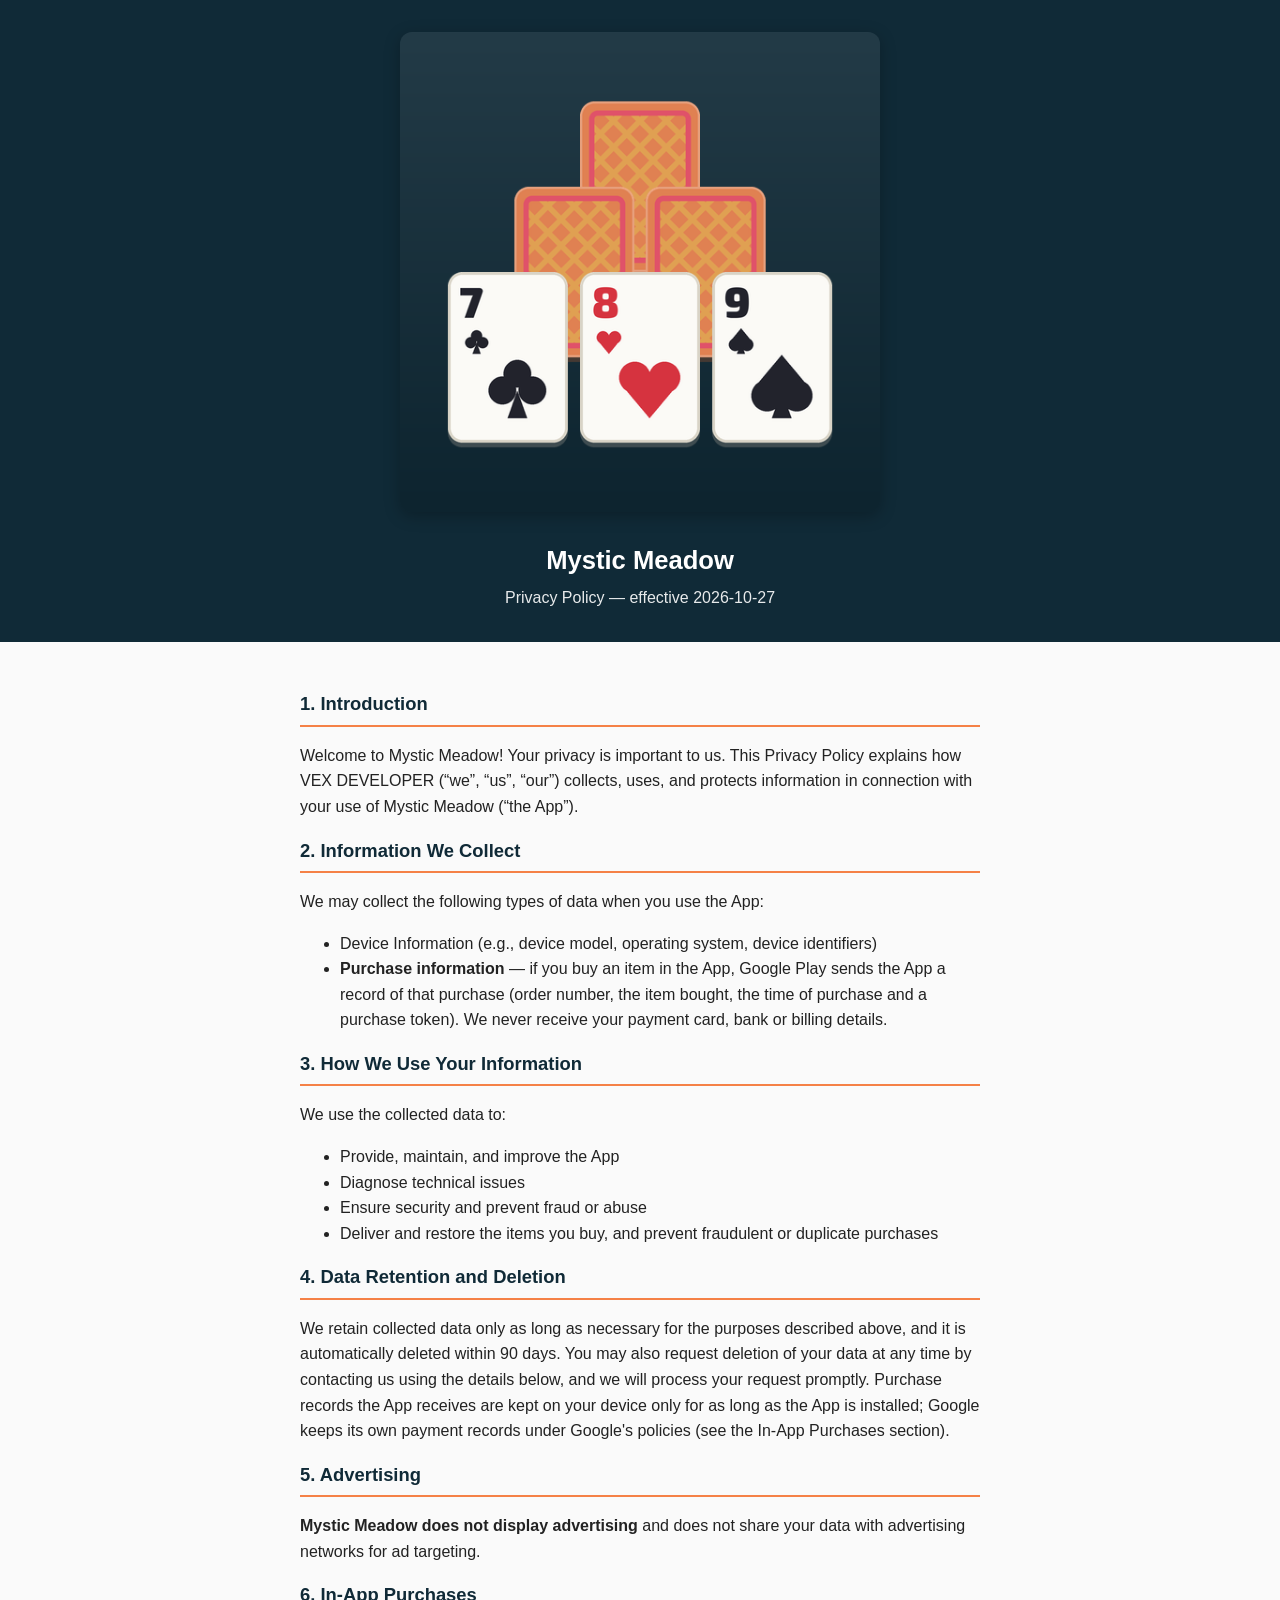
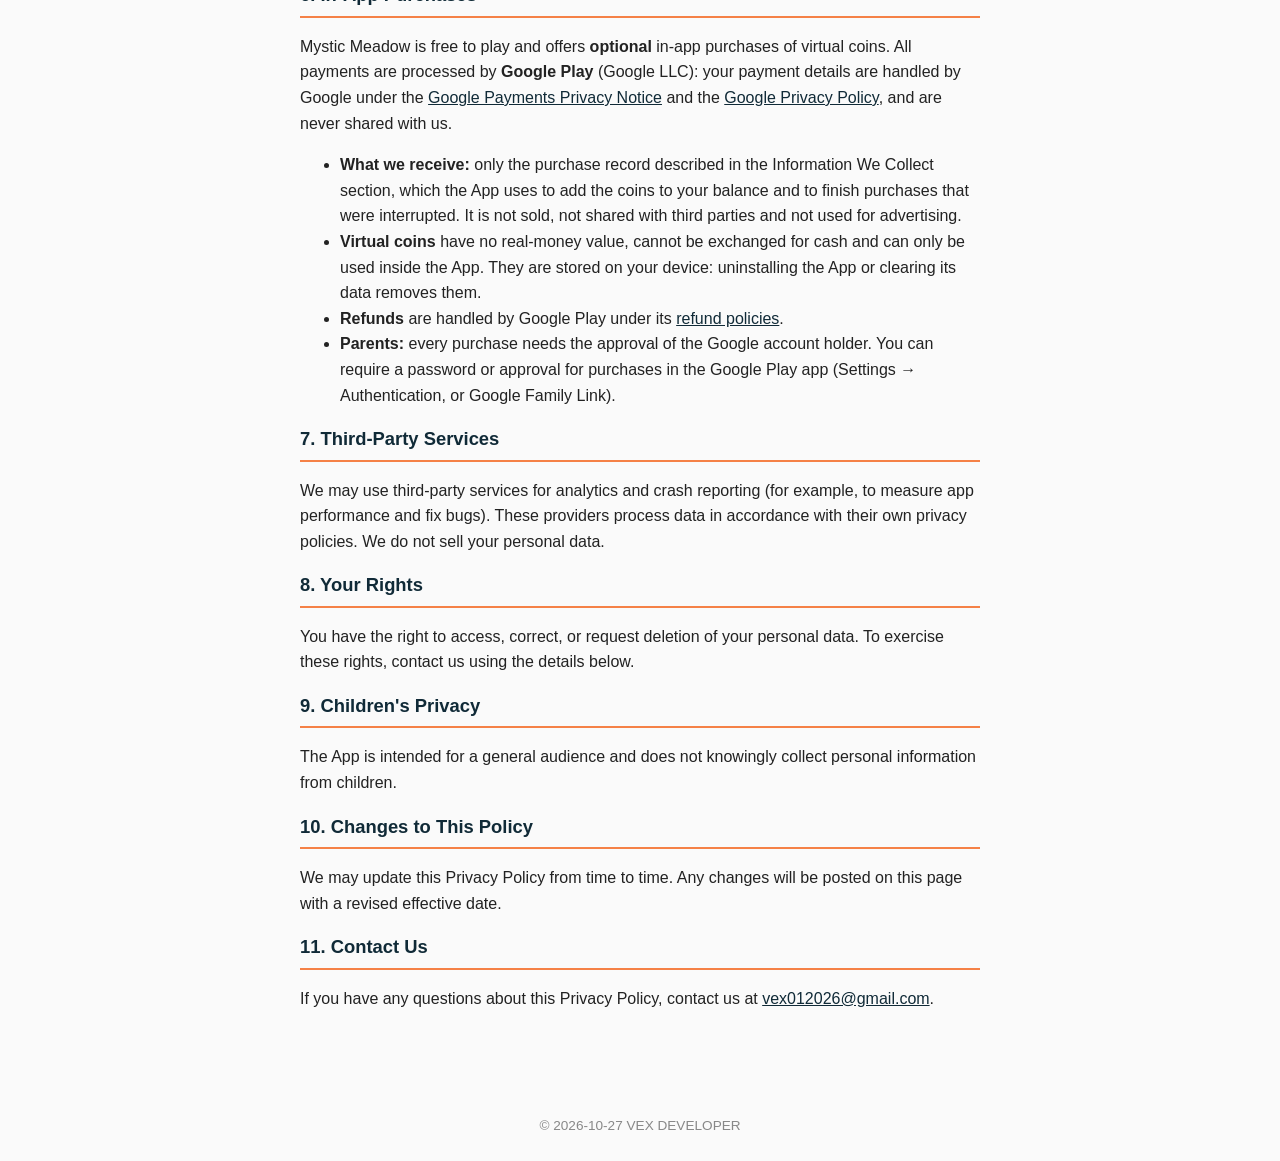
==== mystic-meadow/index.html @ 5760f0fc "feat(privacy): add mystic-meadow policy for vex012026@gmail.com" ====
<!doctype html>
<html lang="en">
<head>
<meta charset="utf-8">
<meta name="viewport" content="width=device-width, initial-scale=1">
<title>Mystic Meadow — Privacy Policy</title>
<style>
  :root { --primary: #102A37; --accent: #F58147; }
  * { box-sizing: border-box; }
  body { margin: 0; font-family: -apple-system, Segoe UI, Roboto, Helvetica, Arial, sans-serif;
         color: #222; background: #fafafa; line-height: 1.6; }
  header { background: var(--primary); padding: 32px 16px; text-align: center; color: #fff; }
  header img { max-width: 480px; width: 100%; height: auto; border-radius: 12px; box-shadow: 0 4px 16px rgba(0,0,0,0.25); }
  header h1 { margin: 20px 0 4px; font-size: 1.6rem; }
  header p { margin: 0; opacity: 0.9; }
  main { max-width: 720px; margin: 0 auto; padding: 32px 20px 64px; }
  h2 { color: var(--primary); border-bottom: 2px solid var(--accent); padding-bottom: 6px; font-size: 1.15rem; }
  a { color: var(--primary); }
  footer { text-align: center; padding: 24px; color: #888; font-size: 0.85rem; }
</style>
</head>
<body>
<header>
  <img src="banner.png" alt="Mystic Meadow banner">
  <h1>Mystic Meadow</h1>
  <p>Privacy Policy — effective 2026-10-27</p>
</header>
<main>
  <h2>1. Introduction</h2>
  <p>
    Welcome to Mystic Meadow! Your privacy is important to us. This Privacy Policy
    explains how VEX DEVELOPER (&ldquo;we&rdquo;, &ldquo;us&rdquo;,
    &ldquo;our&rdquo;) collects, uses, and protects information in connection with
    your use of Mystic Meadow (&ldquo;the App&rdquo;).
  </p>

  <h2>2. Information We Collect</h2>
  <p>We may collect the following types of data when you use the App:</p>
  <ul>
    <li>Device Information (e.g., device model, operating system, device identifiers)</li>
    <li><strong>Purchase information</strong> — if you buy an item in the App, Google Play sends
      the App a record of that purchase (order number, the item bought, the time of purchase and a
      purchase token). We never receive your payment card, bank or billing details.</li>
  </ul>

  <h2>3. How We Use Your Information</h2>
  <p>We use the collected data to:</p>
  <ul>
    <li>Provide, maintain, and improve the App</li>
    <li>Diagnose technical issues</li>
    <li>Ensure security and prevent fraud or abuse</li>
    <li>Deliver and restore the items you buy, and prevent fraudulent or duplicate purchases</li>
  </ul>

  <h2>4. Data Retention and Deletion</h2>
  <p>
    We retain collected data only as long as necessary for the purposes described
    above, and it is automatically deleted within 90 days. You may also request
    deletion of your data at any time by contacting us using the details below,
    and we will process your request promptly. Purchase records the App receives are kept on your device only for as
    long as the App is installed; Google keeps its own payment records under Google's policies
    (see the In-App Purchases section).
  </p>

  <h2>5. Advertising</h2>
  <p>
    <strong>Mystic Meadow does not display advertising</strong> and does not share
    your data with advertising networks for ad targeting.
  </p>
  <h2>6. In-App Purchases</h2>
  <p>
    Mystic Meadow is free to play and offers <strong>optional</strong> in-app purchases of virtual
    coins. All payments are processed by <strong>Google Play</strong> (Google LLC): your payment
    details are handled by Google under the
    <a href="https://payments.google.com/payments/apis-secure/u/0/get_legal_document?ldo=0&amp;ldt=privacynotice" target="_blank" rel="noopener">Google Payments Privacy Notice</a>
    and the <a href="https://policies.google.com/privacy" target="_blank" rel="noopener">Google Privacy Policy</a>,
    and are never shared with us.
  </p>
  <ul>
    <li><strong>What we receive:</strong> only the purchase record described in the Information We
      Collect section, which the App uses to add the coins to your balance and to finish purchases
      that were interrupted. It is not sold, not shared with third parties and not used for
      advertising.</li>
    <li><strong>Virtual coins</strong> have no real-money value, cannot be exchanged for cash and can
      only be used inside the App. They are stored on your device: uninstalling the App or clearing
      its data removes them.</li>
    <li><strong>Refunds</strong> are handled by Google Play under its
      <a href="https://support.google.com/googleplay/answer/2479637" target="_blank" rel="noopener">refund policies</a>.</li>
    <li><strong>Parents:</strong> every purchase needs the approval of the Google account holder.
      You can require a password or approval for purchases in the Google Play app
      (Settings &rarr; Authentication, or Google Family Link).</li>
  </ul>

  <h2>7. Third-Party Services</h2>
  <p>
    We may use third-party services for analytics and crash reporting (for example,
    to measure app performance and fix bugs). These providers process data in
    accordance with their own privacy policies. We do not sell your personal data.
  </p>

  <h2>8. Your Rights</h2>
  <p>
    You have the right to access, correct, or request deletion of your personal
    data. To exercise these rights, contact us using the details below.
  </p>

  <h2>9. Children's Privacy</h2>
  <p>
    The App is intended for a general audience and does not knowingly collect
    personal information from children.
  </p>

  <h2>10. Changes to This Policy</h2>
  <p>
    We may update this Privacy Policy from time to time. Any changes will be posted
    on this page with a revised effective date.
  </p>

  <h2>11. Contact Us</h2>
  <p>
    If you have any questions about this Privacy Policy, contact us at
    <a href="mailto:vex012026@gmail.com">vex012026@gmail.com</a>.
  </p>
</main>
<footer>
  &copy; 2026-10-27 VEX DEVELOPER
</footer>
</body>
</html>
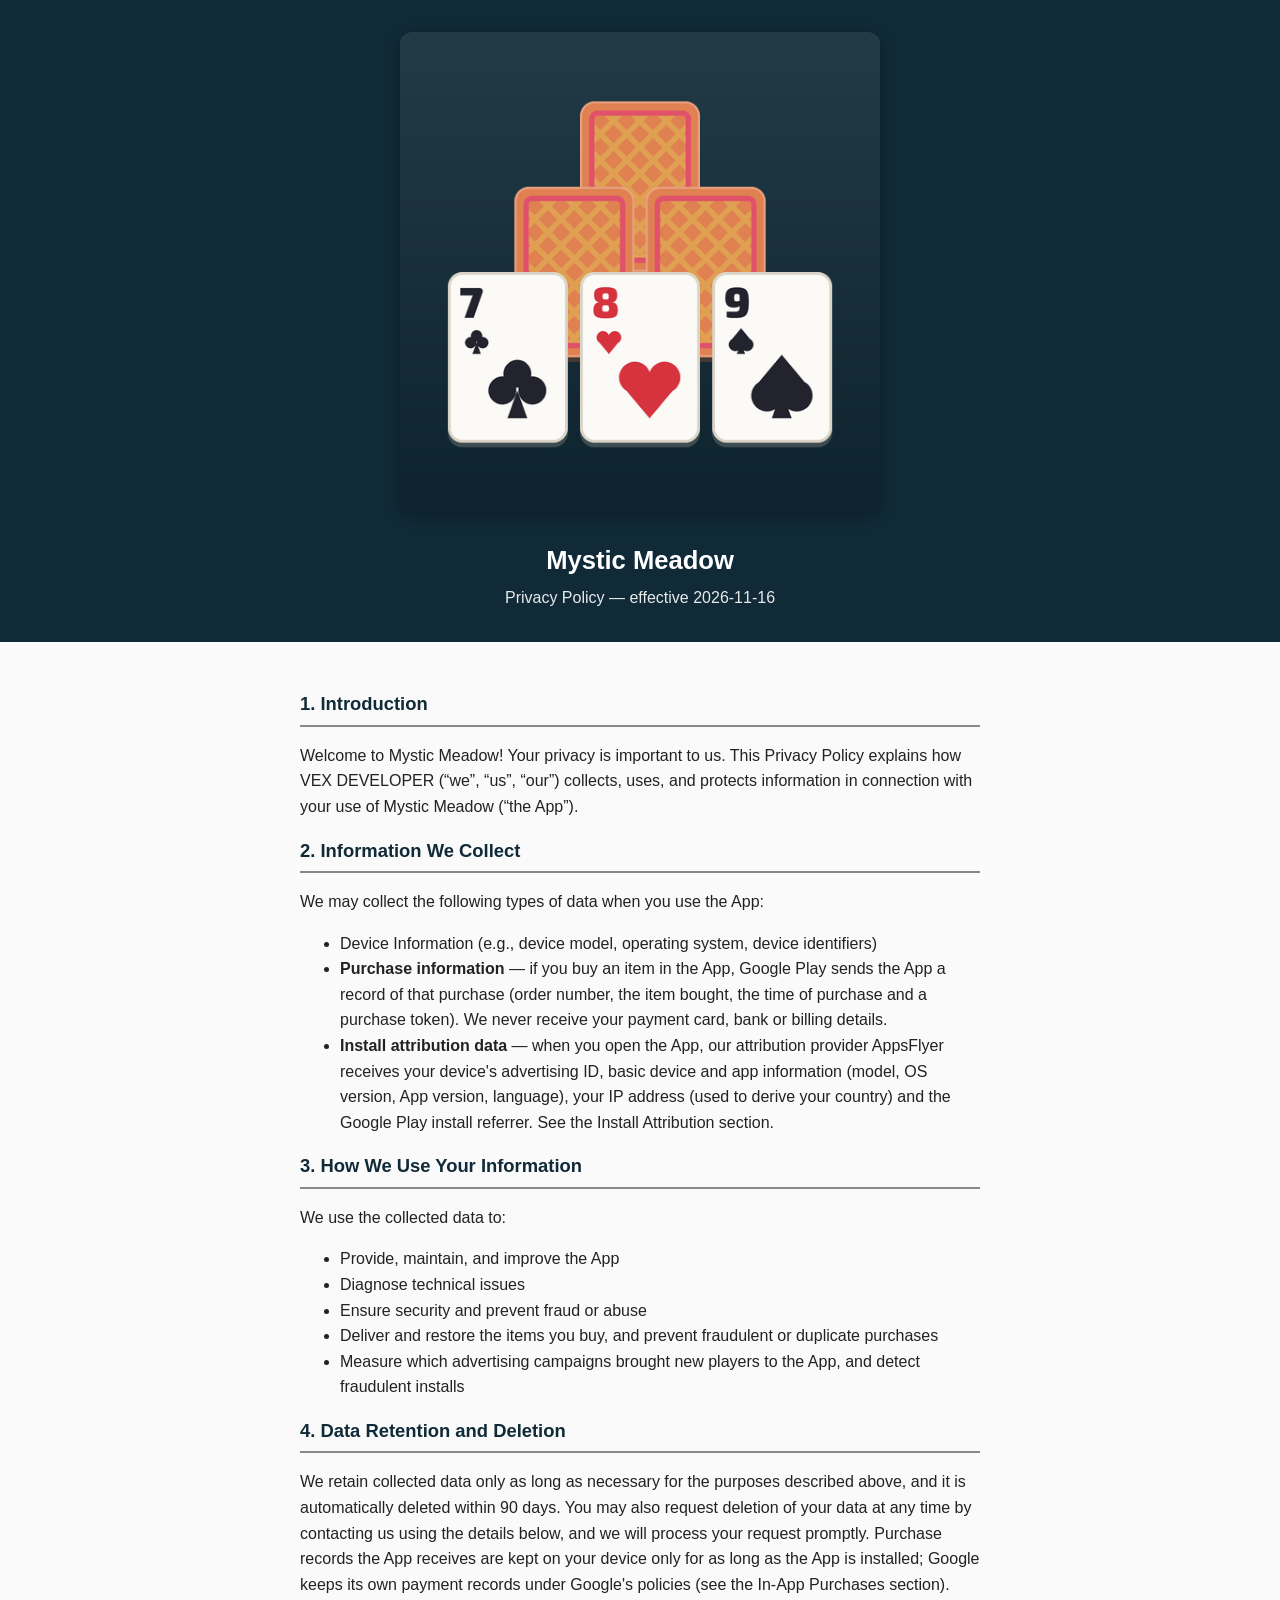
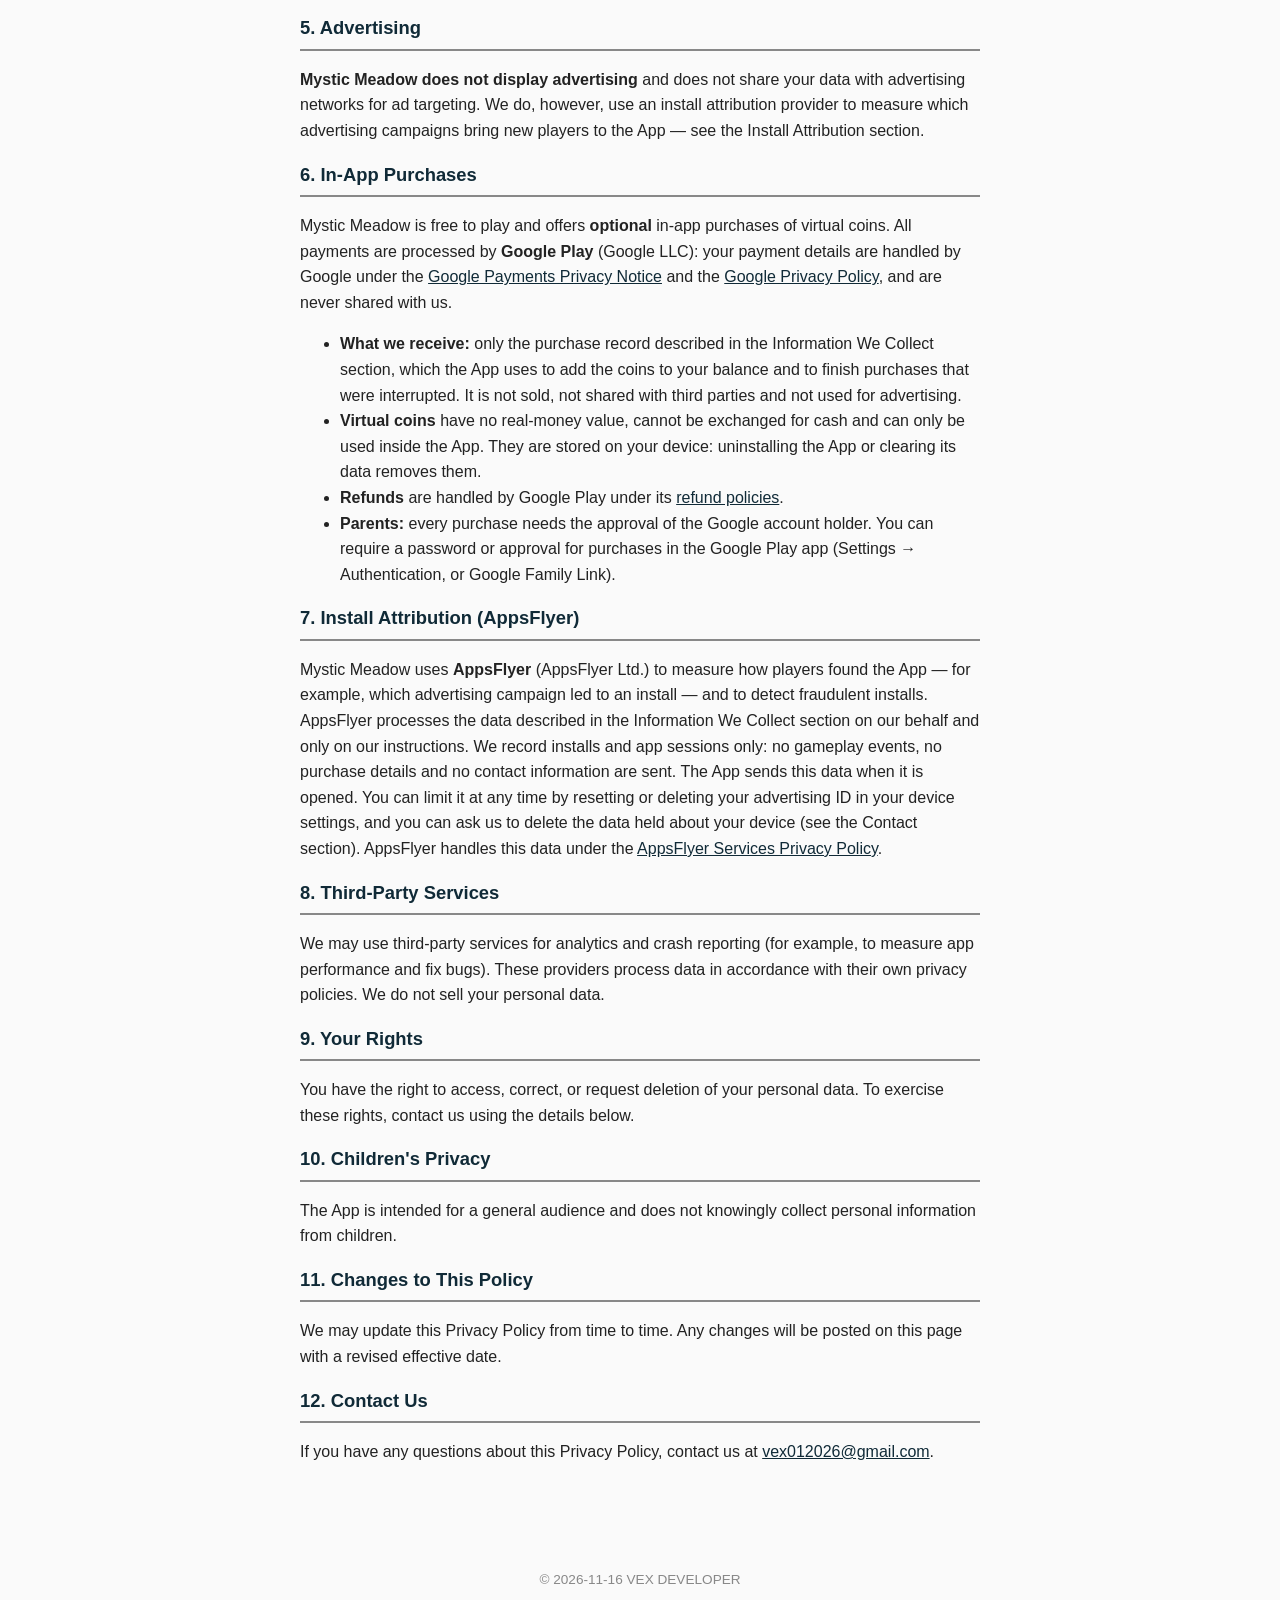
==== commit 8b707d9b: "feat(privacy): add mystic-meadow policy for vex012026@gmail.com" ====
--- a/mystic-meadow/index.html
+++ b/mystic-meadow/index.html
@@ -5,7 +5,7 @@
 <meta name="viewport" content="width=device-width, initial-scale=1">
 <title>Mystic Meadow — Privacy Policy</title>
 <style>
-  :root { --primary: #102A37; --accent: #F58147; }
+  :root { --primary: #102A37; --accent: #888888; }
   * { box-sizing: border-box; }
   body { margin: 0; font-family: -apple-system, Segoe UI, Roboto, Helvetica, Arial, sans-serif;
          color: #222; background: #fafafa; line-height: 1.6; }
@@ -23,7 +23,7 @@
 <header>
   <img src="banner.png" alt="Mystic Meadow banner">
   <h1>Mystic Meadow</h1>
-  <p>Privacy Policy — effective 2026-10-27</p>
+  <p>Privacy Policy — effective 2026-11-16</p>
 </header>
 <main>
   <h2>1. Introduction</h2>
@@ -41,6 +41,10 @@
     <li><strong>Purchase information</strong> — if you buy an item in the App, Google Play sends
       the App a record of that purchase (order number, the item bought, the time of purchase and a
       purchase token). We never receive your payment card, bank or billing details.</li>
+    <li><strong>Install attribution data</strong> — when you open the App, our attribution provider
+      AppsFlyer receives your device's advertising ID, basic device and app information (model, OS
+      version, App version, language), your IP address (used to derive your country) and the Google Play
+      install referrer. See the Install Attribution section.</li>
   </ul>
 
   <h2>3. How We Use Your Information</h2>
@@ -50,6 +54,8 @@
     <li>Diagnose technical issues</li>
     <li>Ensure security and prevent fraud or abuse</li>
     <li>Deliver and restore the items you buy, and prevent fraudulent or duplicate purchases</li>
+    <li>Measure which advertising campaigns brought new players to the App, and detect fraudulent
+      installs</li>
   </ul>
 
   <h2>4. Data Retention and Deletion</h2>
@@ -65,7 +71,8 @@
   <h2>5. Advertising</h2>
   <p>
     <strong>Mystic Meadow does not display advertising</strong> and does not share
-    your data with advertising networks for ad targeting.
+    your data with advertising networks for ad targeting. We do, however, use an install attribution provider to measure which
+    advertising campaigns bring new players to the App — see the Install Attribution section.
   </p>
   <h2>6. In-App Purchases</h2>
   <p>
@@ -91,39 +98,51 @@
       (Settings &rarr; Authentication, or Google Family Link).</li>
   </ul>
 
-  <h2>7. Third-Party Services</h2>
+  <h2>7. Install Attribution (AppsFlyer)</h2>
+  <p>
+    Mystic Meadow uses <strong>AppsFlyer</strong> (AppsFlyer Ltd.) to measure how players found the App —
+    for example, which advertising campaign led to an install — and to detect fraudulent installs.
+    AppsFlyer processes the data described in the Information We Collect section on our behalf and
+    only on our instructions. We record installs and app sessions only: no gameplay events, no
+    purchase details and no contact information are sent. The App sends this data when it is opened. You can limit it at any time by
+    resetting or deleting your advertising ID in your device settings, and you can ask us to delete
+    the data held about your device (see the Contact section). AppsFlyer handles this data under the
+    <a href="https://www.appsflyer.com/legal/services-privacy-policy/" target="_blank" rel="noopener">AppsFlyer Services Privacy Policy</a>.
+  </p>
+
+  <h2>8. Third-Party Services</h2>
   <p>
     We may use third-party services for analytics and crash reporting (for example,
     to measure app performance and fix bugs). These providers process data in
     accordance with their own privacy policies. We do not sell your personal data.
   </p>
 
-  <h2>8. Your Rights</h2>
+  <h2>9. Your Rights</h2>
   <p>
     You have the right to access, correct, or request deletion of your personal
     data. To exercise these rights, contact us using the details below.
   </p>
 
-  <h2>9. Children's Privacy</h2>
+  <h2>10. Children's Privacy</h2>
   <p>
     The App is intended for a general audience and does not knowingly collect
     personal information from children.
   </p>
 
-  <h2>10. Changes to This Policy</h2>
+  <h2>11. Changes to This Policy</h2>
   <p>
     We may update this Privacy Policy from time to time. Any changes will be posted
     on this page with a revised effective date.
   </p>
 
-  <h2>11. Contact Us</h2>
+  <h2>12. Contact Us</h2>
   <p>
     If you have any questions about this Privacy Policy, contact us at
     <a href="mailto:vex012026@gmail.com">vex012026@gmail.com</a>.
   </p>
 </main>
 <footer>
-  &copy; 2026-10-27 VEX DEVELOPER
+  &copy; 2026-11-16 VEX DEVELOPER
 </footer>
 </body>
 </html>
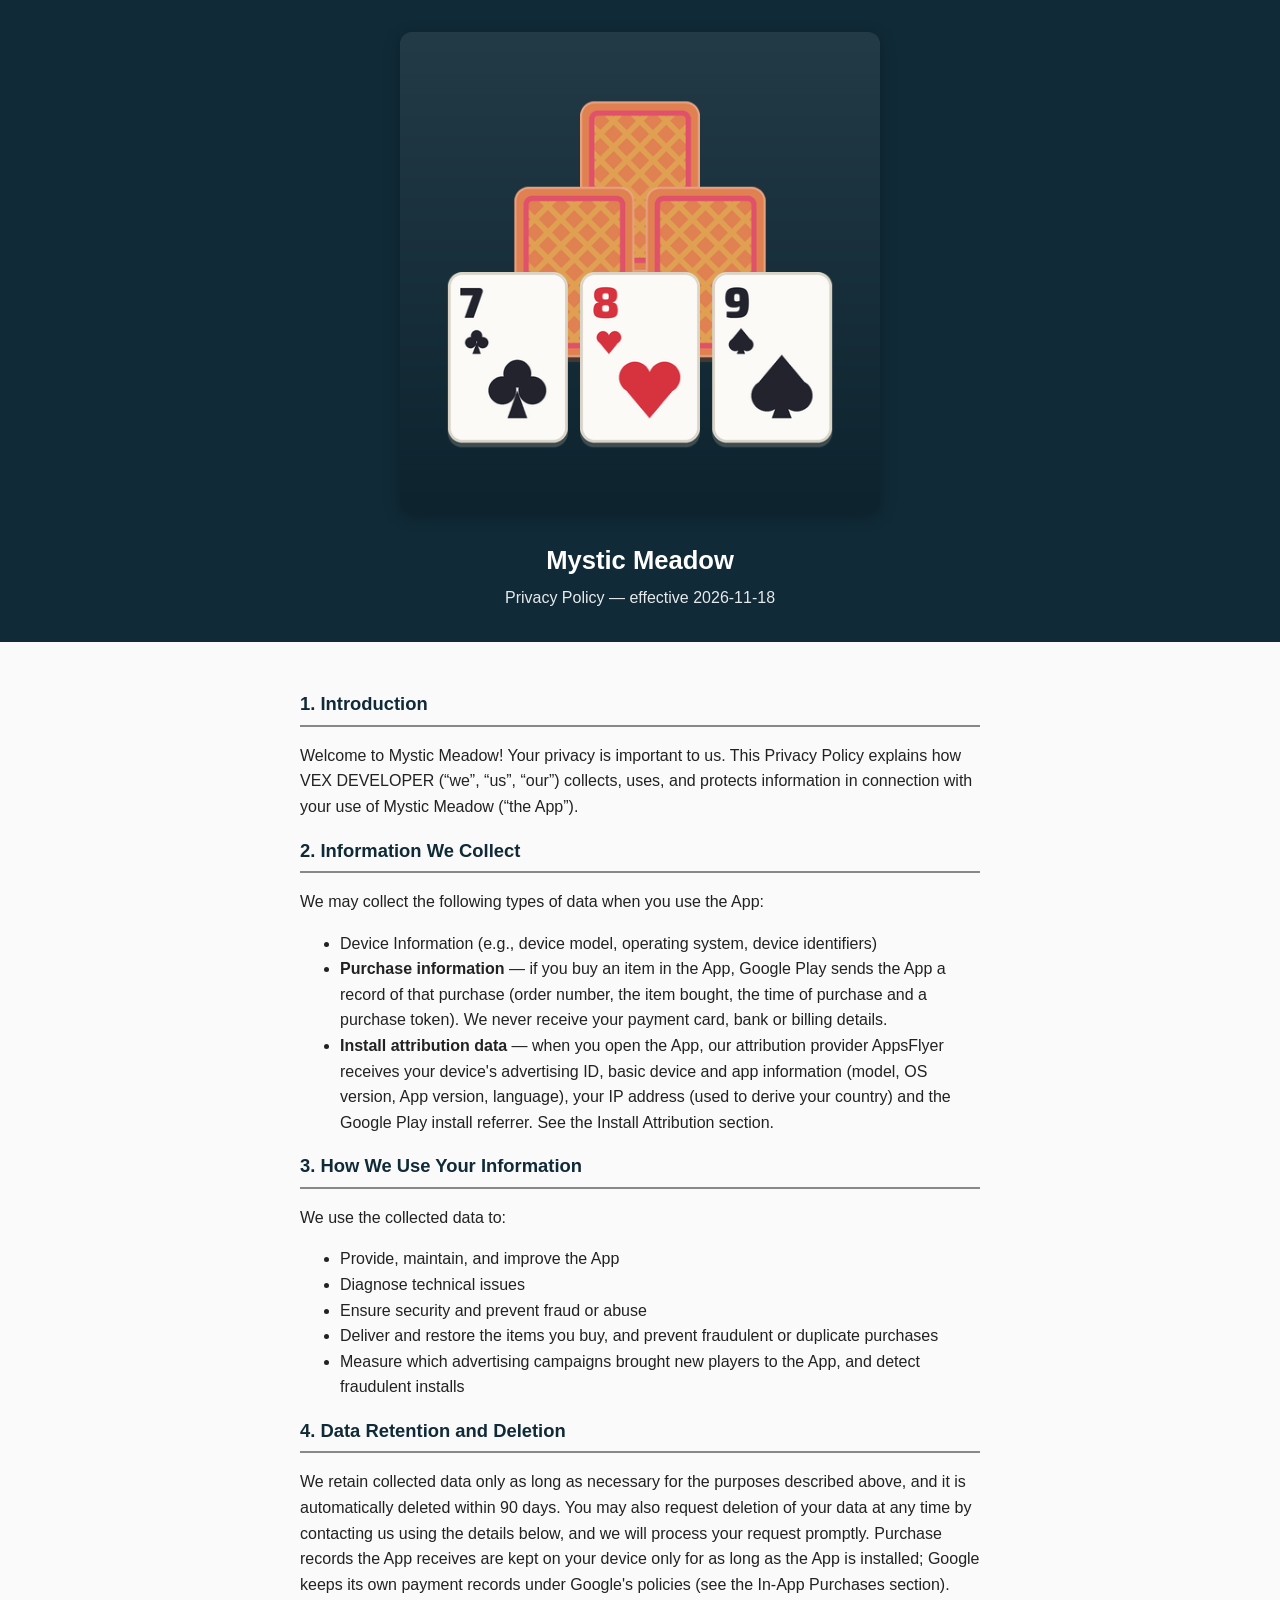
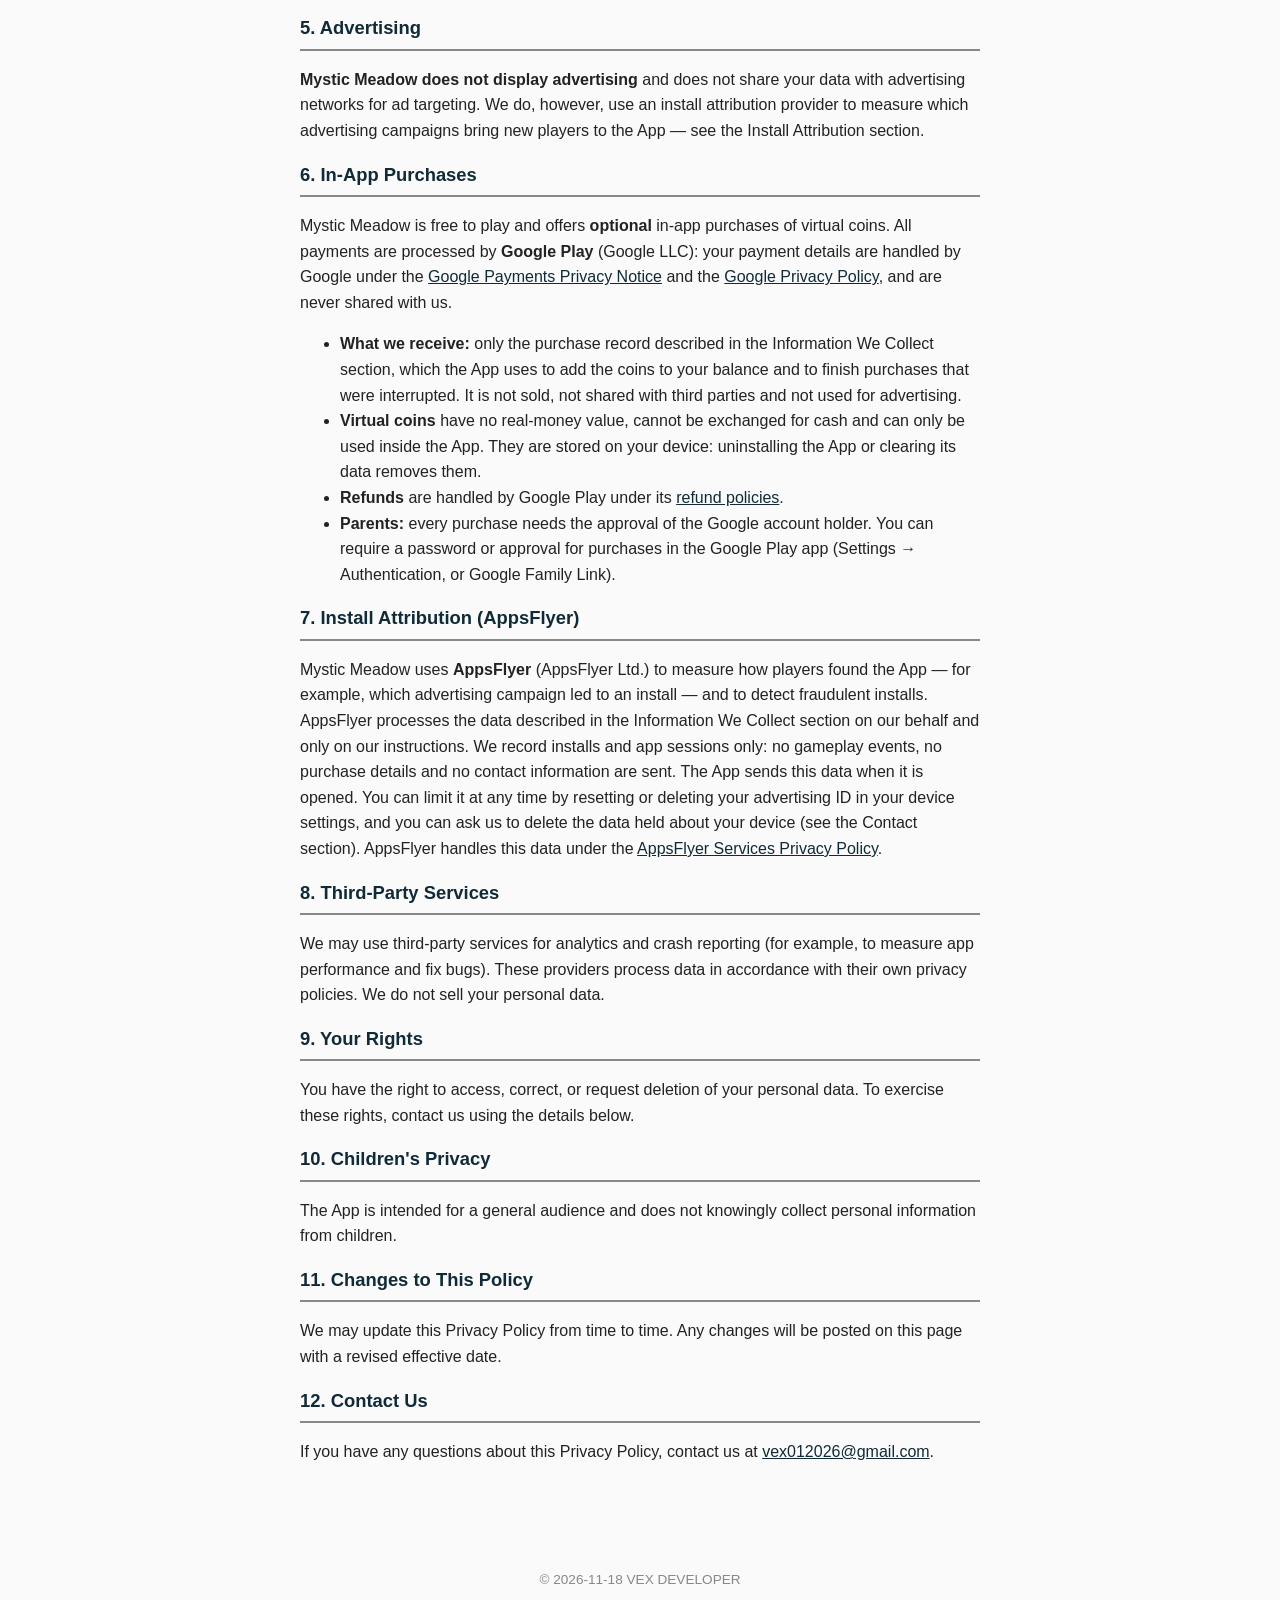
==== commit 38476b39: "feat(privacy): add mystic-meadow policy for vex012026@gmail.com" ====
--- a/mystic-meadow/index.html
+++ b/mystic-meadow/index.html
@@ -23,7 +23,7 @@
 <header>
   <img src="banner.png" alt="Mystic Meadow banner">
   <h1>Mystic Meadow</h1>
-  <p>Privacy Policy — effective 2026-11-16</p>
+  <p>Privacy Policy — effective 2026-11-18</p>
 </header>
 <main>
   <h2>1. Introduction</h2>
@@ -142,7 +142,7 @@
   </p>
 </main>
 <footer>
-  &copy; 2026-11-16 VEX DEVELOPER
+  &copy; 2026-11-18 VEX DEVELOPER
 </footer>
 </body>
 </html>
